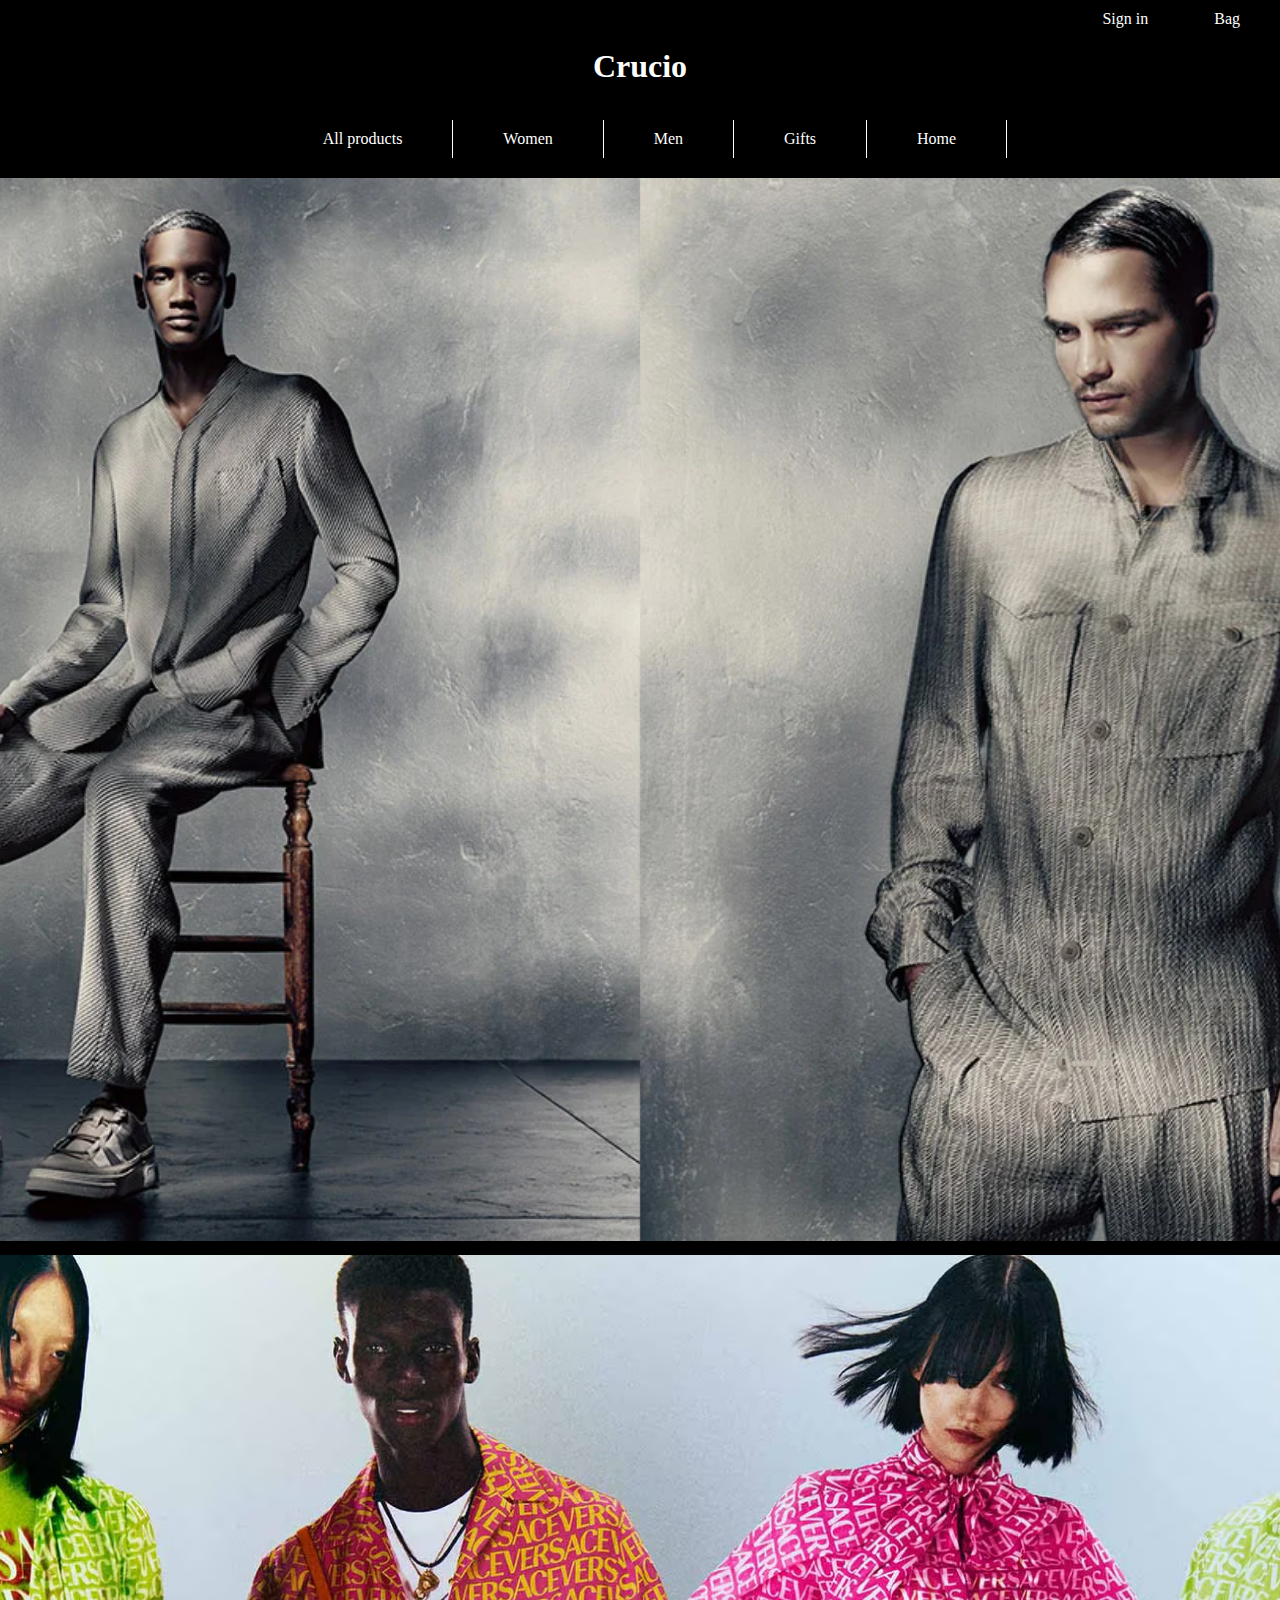
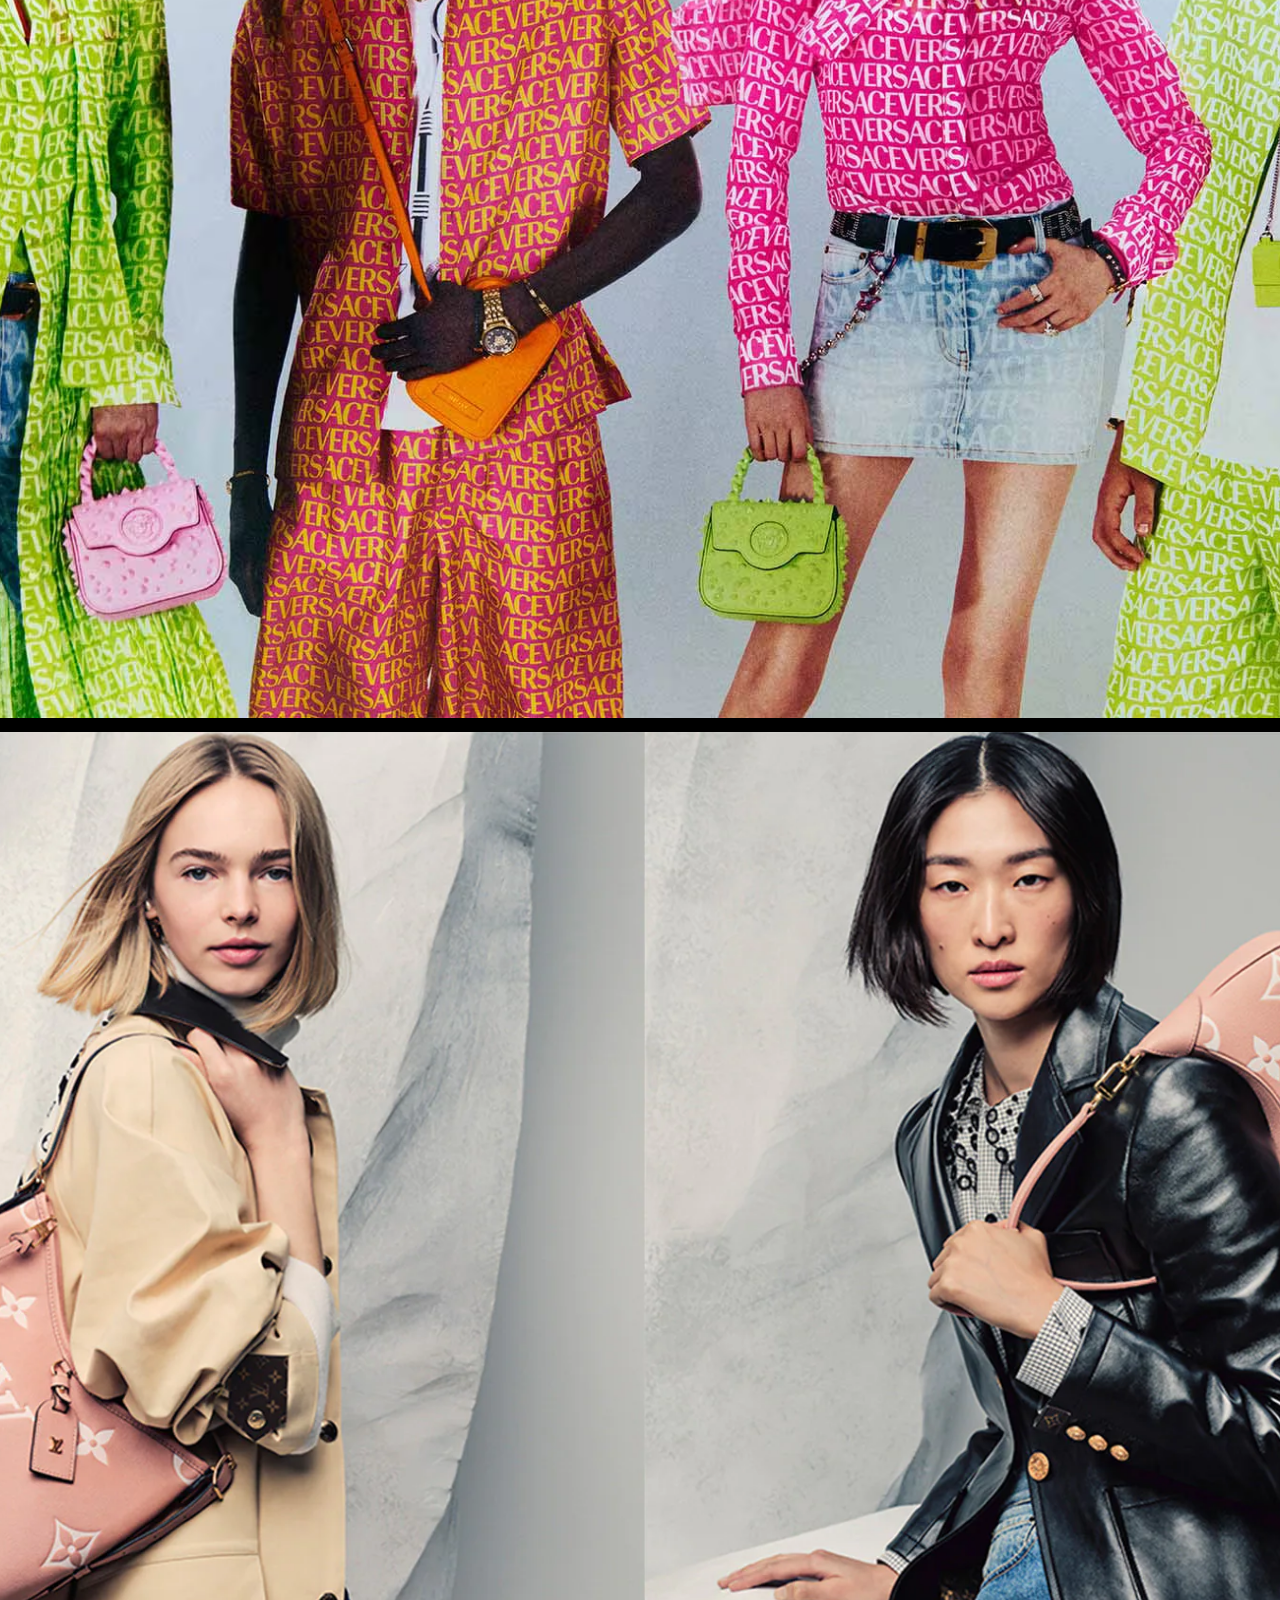
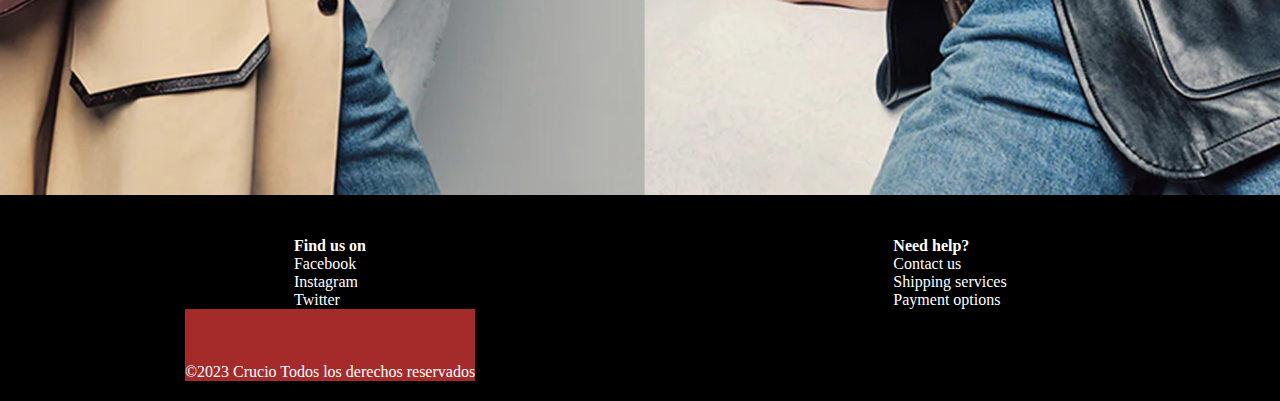
==== index.html @ 7db74b5b "cambio de carpetas" ====
<!DOCTYPE html>
<html lang="en">

<head>
    <meta charset="UTF-8" />
    <meta http-equiv="X-UA-Compatible" content="IE=edge" />
    <meta name="viewport" content="width=device-width, initial-scale=1.0" />
    <title>Crucio</title>
    <link rel="stylesheet" href="./css/estilos.css" />
    <link rel="preconnect" href="https://fonts.googleapis.com">
    <link rel="preconnect" href="https://fonts.gstatic.com" crossorigin>
    <link href="https://fonts.googleapis.com/css2?family=Phudu:wght@300&display=swap" rel="stylesheet">
</head>

<body class="bodyHome">
    <header class="headerHome">
 
       
        
        <div class="log">
             <nav class="nav1">
            <ul>
                <li><a href="paginas/sign-in.html">Sign in <span class="icono-login"></span></a></li>
                <li><a href="paginas/bag.html" class="navLeft">Bag <span class="icono-carrito"></span></a></li>
            </ul>

            </nav>
        </div>
        
 <div class="nav">

        <h1>Crucio</h1> 
            <nav id="nav2">
            <ul>
                <li class="1erpag"><a href="paginas/productos.html">All products</a></li>
                <li class="2dapag"><a href="paginas/women.html">Women</a></li>
                <li class="3erpag"><a href="paginas/men.html">Men</a></li>
                <li class="4tapag"><a href="paginas/Gifts.html">Gifts</a></li>
                <li class="5tapag"><a href="index.html">Home</a></li>
            </ul>
            </nav>
        </div>
    </header>

    <section class="sectionHome">
        <div>
            <a href="paginas/productos.html">
                <img src="img/modelo-ropa.webp" alt="Modelo con ropa casual" />
            </a>
        </div>

        <div>
            <a href="paginas/productos.html">
                <img src="img/resort-hero-1-3rd-desk.avif" alt="Modelo con ropa formal" />
            </a>
        </div>

        <div>
            <a href="paginas/productos.html">
                <img src="img/MX_WLG_ROSE_DI3.webp" alt="Mujer con ropa de deporte" />
            </a>
        </div>

        <a class="back-menu" href="#nav2">Volver al menú de navegación</a>

    </section>

    <footer class="footerHome">

        <div class="div-footer1">

            <h4>Find us on</h4>
            <nav>
                <ul>
                    <li><a href=""> Facebook</a></li>
                    <li><a href=""> Instagram</a></li>
                    <li><a href=""> Twitter</a></li>
                </ul>
            </nav>
        </div>

        <div class="div-footer2">
            <h4>Need help?</h4>
            <nav>
                <ul>
                    <li><a href=""> Contact us </a></li>
                    <li><a href=""> Shipping services</a></li>
                    <li><a href="">Payment options</a></li>
                </ul>
            </nav>


        </div>

        <div class="div-copy">

            <p>&copy;2023 Crucio Todos los derechos reservados</p>

        </div>

    </footer>

</body>
---- css/estilos.css ----
*{
    margin: 0;
    padding: 0;
    color: white;

}

.bodyHome {
    background-color: black;
}
 

.headerHome div nav ul li a {
    padding: 40px;
    text-decoration: none;
    
}
.headerHome div nav ul li {
    list-style: none;
}


.nav {
    width: 100%;
}

.headerHome {
    display: flex;
   flex-direction: column;
   align-items: flex-end;
  
}
.log {
    margin-top: 10px;
}


.nav h1{
    text-align: center;
    margin-bottom: 35px;
    margin-top: 20px;

}

#nav2 ul{
    display: flex;
    margin: 10px;
    justify-content: center;
}
#nav2 ul li {
    padding: 10px;
    border-right: 1px solid white;
}

.log ul {
 display: flex;
    
}
.log{
    width: 17%;
}
 

.sectionHome div img{
    margin-top: 10px;
    width: 100%;
    height: auto;

}

.sectionHome {
    display: grid;
    grid-template-columns: 210vh;
    grid-template-rows: 1fr 1fr 1fr;
    justify-content: center;
}

.footerHome {
    display: grid;
    grid-template-columns: 1fr 1fr;
    grid-template-rows: 1fr 1fr;
    justify-items: center;
    margin: 20px;
}

.footerHome div nav li, a {
    text-decoration: none;
    list-style: none;
}
.div-copy {
    background-color: brown;
    display: flex;
    align-items: end;
    
}
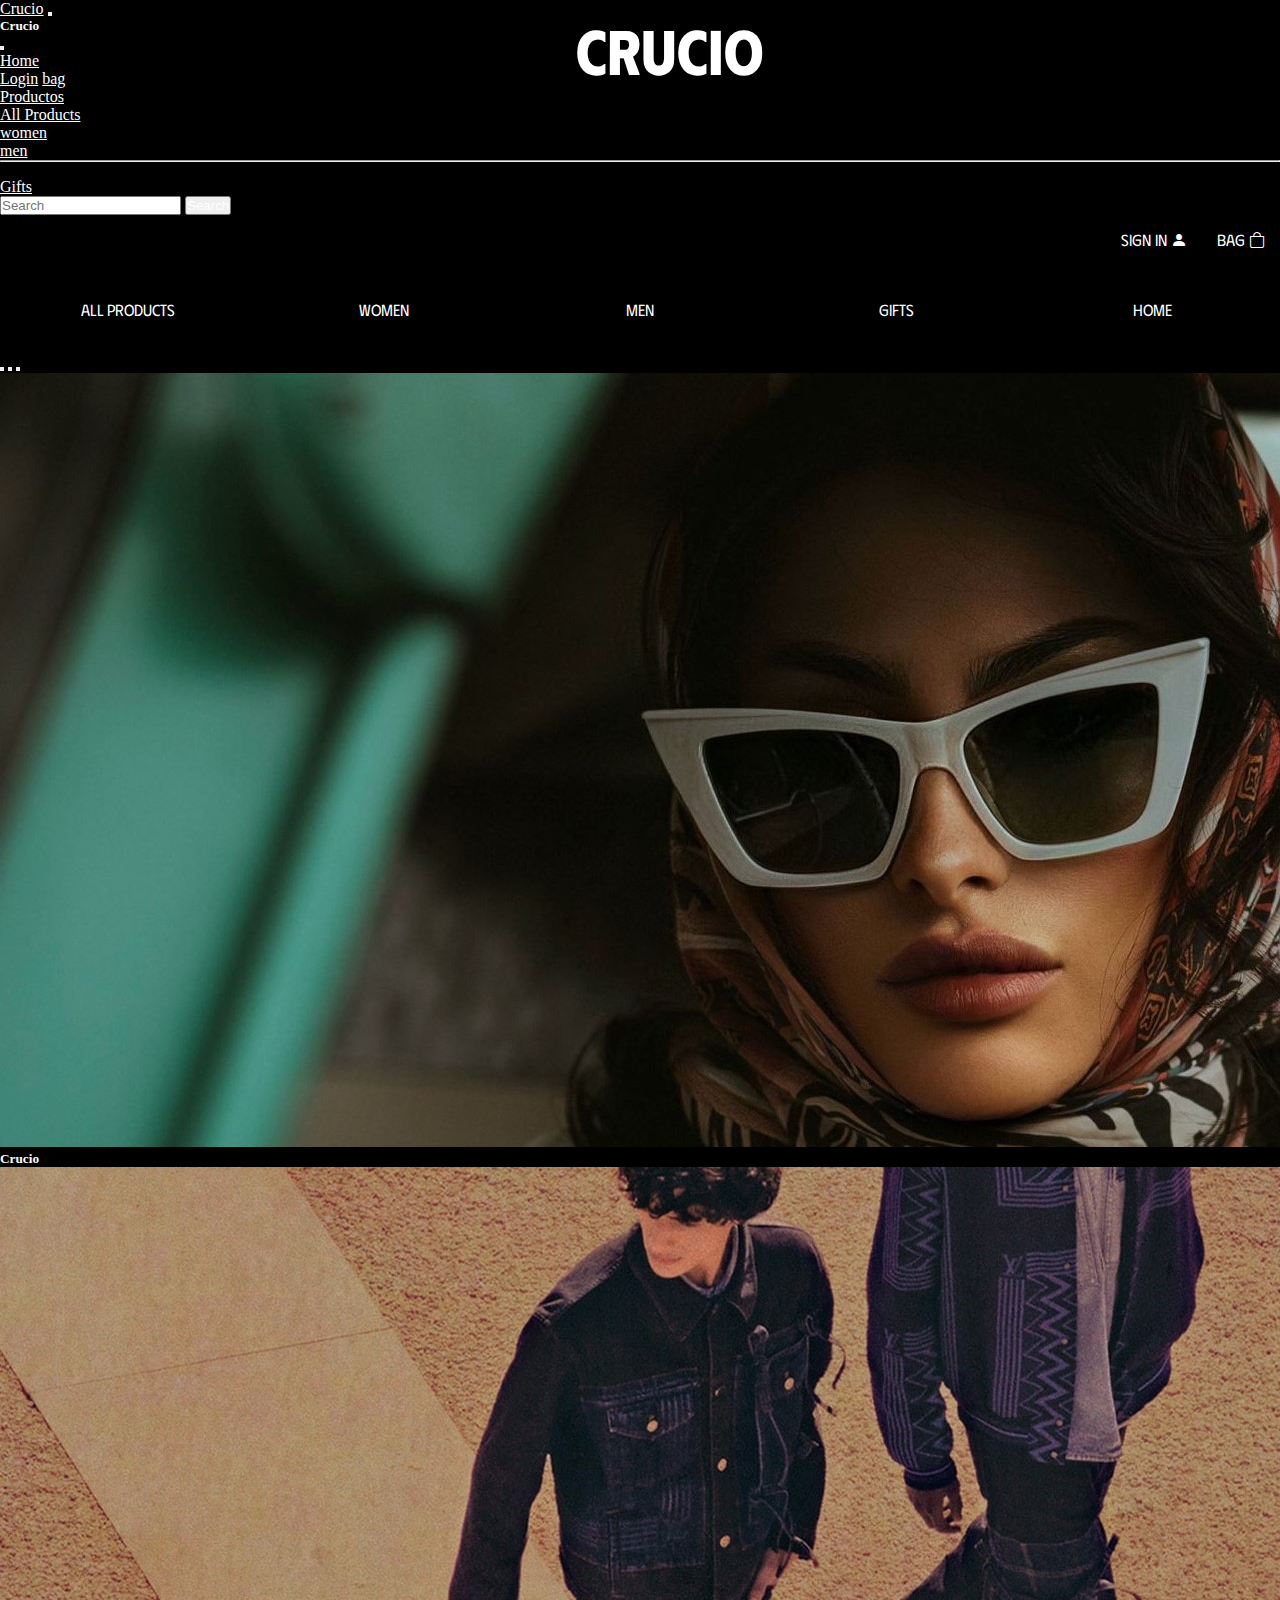
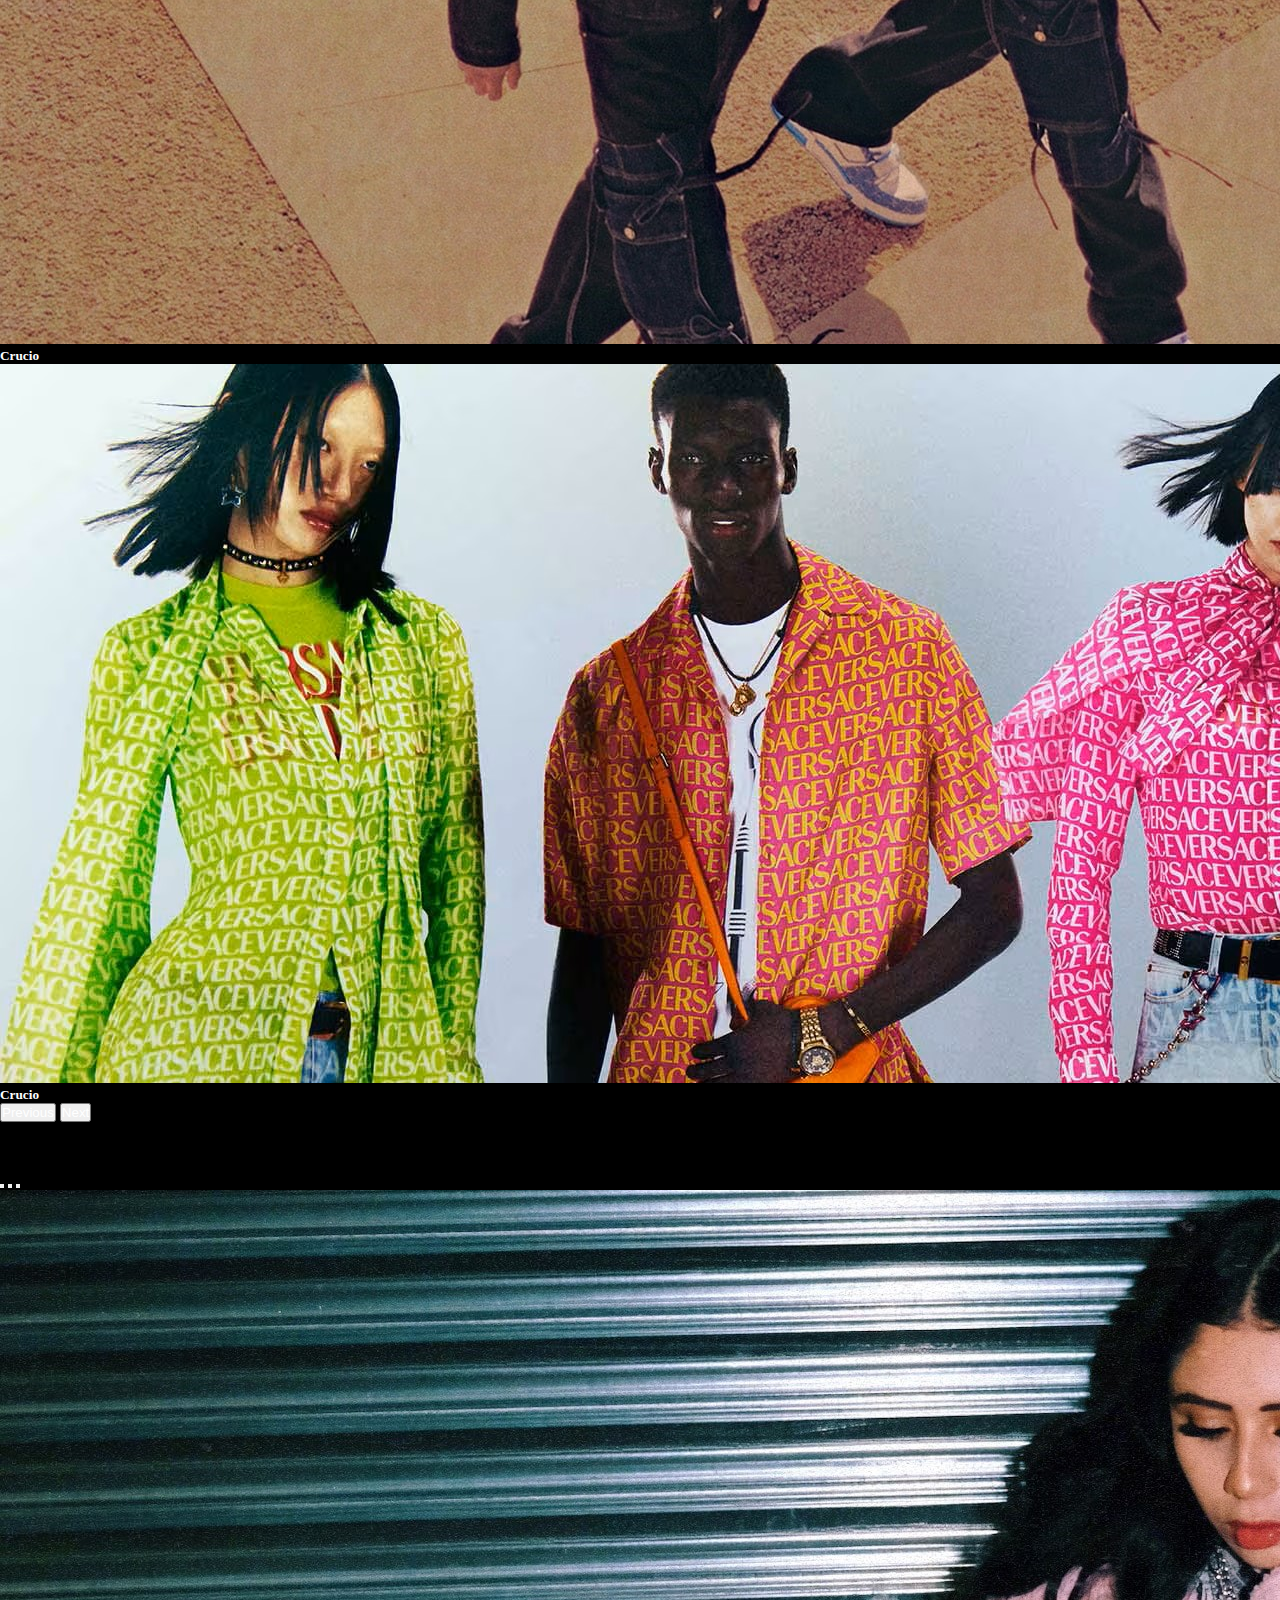
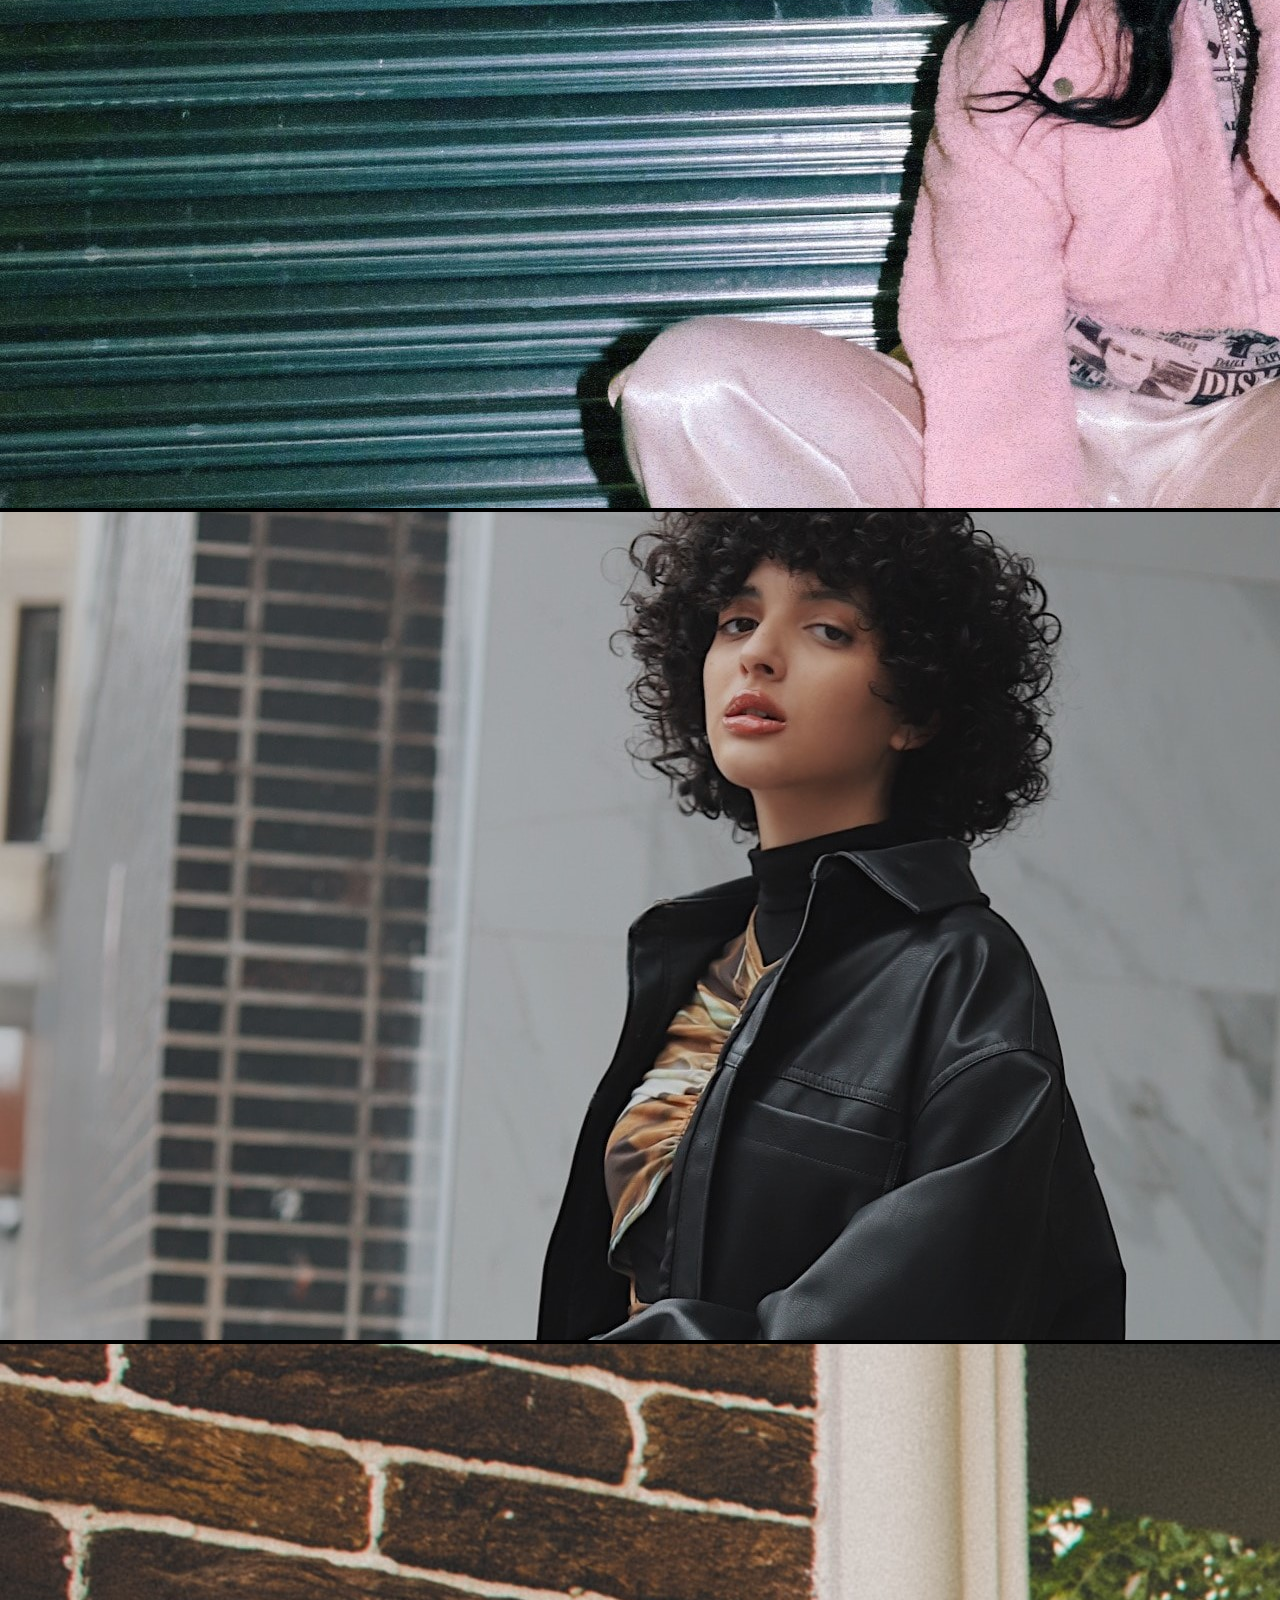
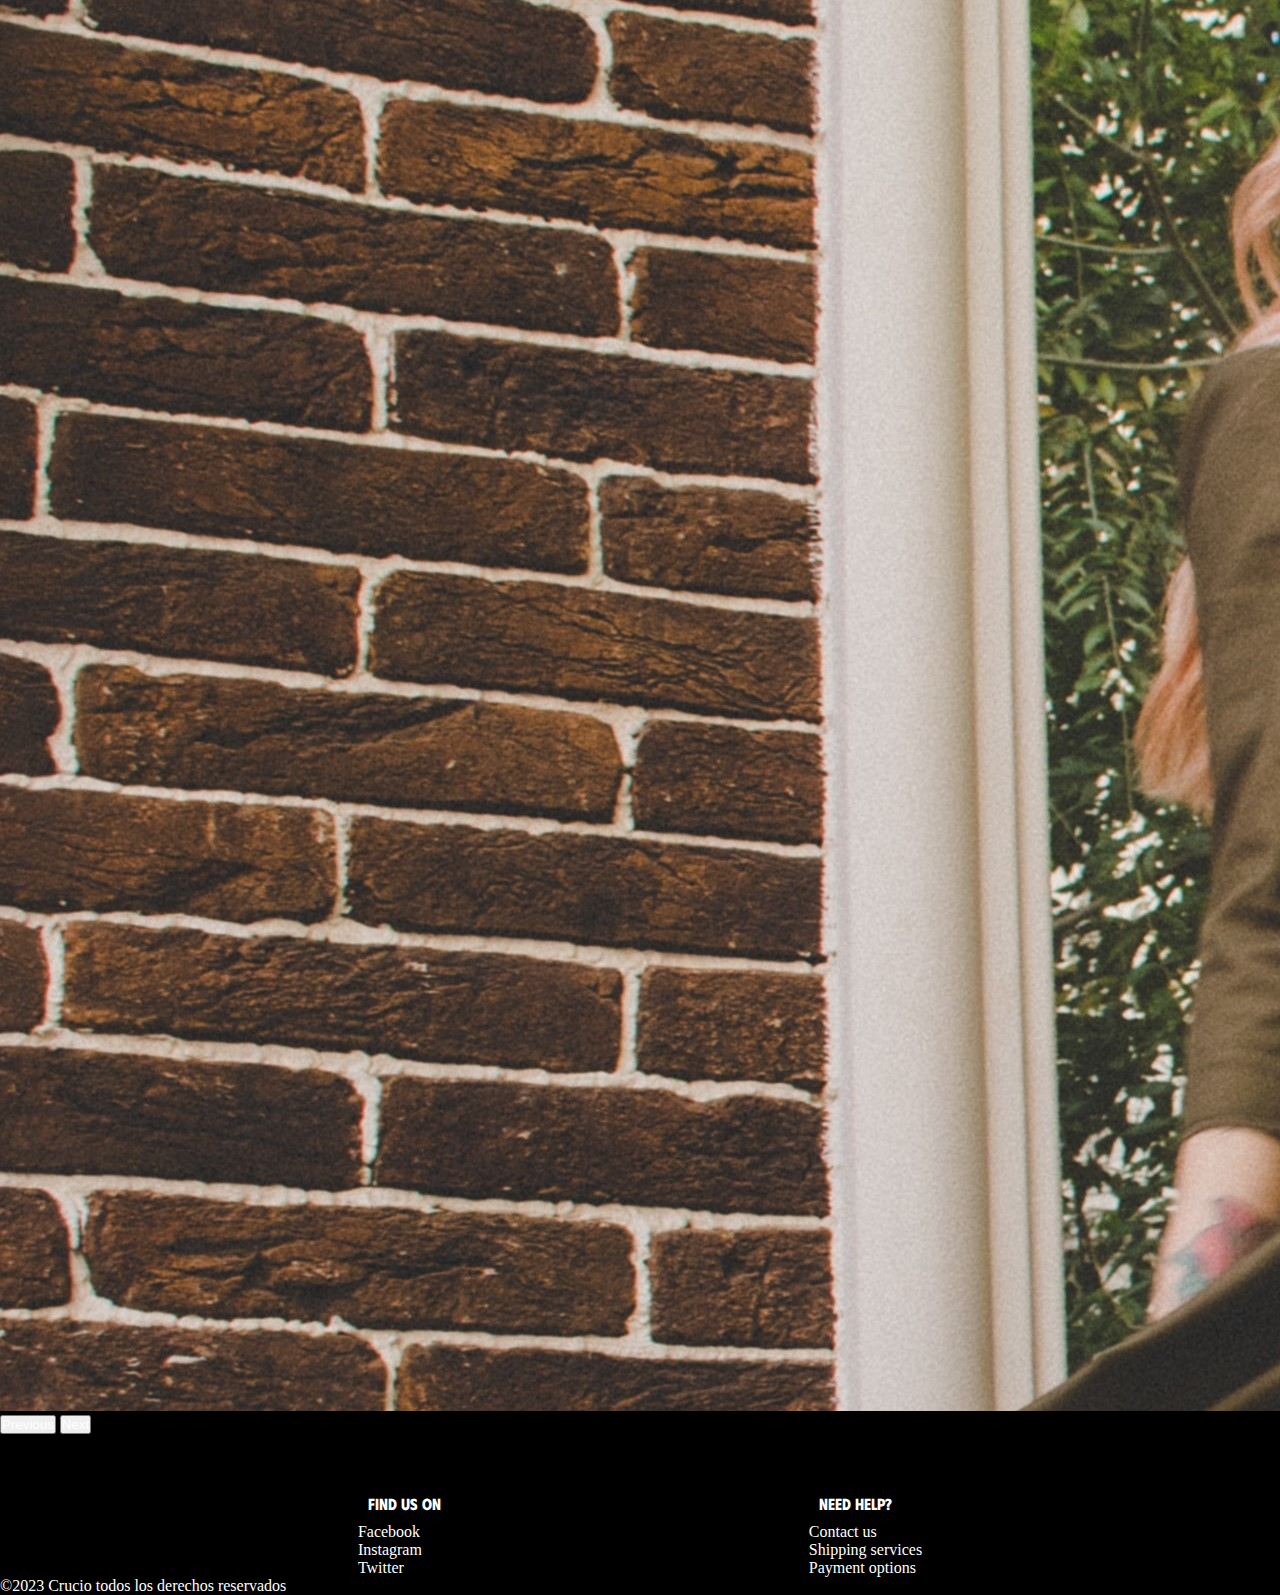
==== commit 9ce79611: "agregando media queries" ====
--- a/index.html
+++ b/index.html
@@ -6,98 +6,198 @@
     <meta http-equiv="X-UA-Compatible" content="IE=edge" />
     <meta name="viewport" content="width=device-width, initial-scale=1.0" />
     <title>Crucio</title>
-    <link rel="stylesheet" href="./css/estilos.css" />
+    <link rel="stylesheet" href="./sass/main.css">
     <link rel="preconnect" href="https://fonts.googleapis.com">
-    <link rel="preconnect" href="https://fonts.gstatic.com" crossorigin>
-    <link href="https://fonts.googleapis.com/css2?family=Phudu:wght@300&display=swap" rel="stylesheet">
+<link rel="preconnect" href="https://fonts.gstatic.com" crossorigin>
+<link href="https://fonts.googleapis.com/css2?family=Phudu:wght@300&display=swap" rel="stylesheet">
+    <link href="https://cdn.jsdelivr.net/npm/bootstrap@5.3.0-alpha3/dist/css/bootstrap.min.css" rel="stylesheet" integrity="sha384-KK94CHFLLe+nY2dmCWGMq91rCGa5gtU4mk92HdvYe+M/SXH301p5ILy+dN9+nJOZ" crossorigin="anonymous">
+    <link rel="stylesheet" href="https://cdn.jsdelivr.net/npm/bootstrap-icons@1.10.4/font/bootstrap-icons.css">
 </head>
 
 <body class="bodyHome">
+    <div class="nav__mobile">
+        <nav class="navbar navbar-dark  bg-dark fixed-top">
+            <div class="container-fluid">
+              <a class="navbar-brand" href="./index.html">Crucio</a>
+              <button class="navbar-toggler" type="button" data-bs-toggle="offcanvas" data-bs-target="#offcanvasDarkNavbar" aria-controls="offcanvasDarkNavbar" aria-label="Toggle navigation">
+                <span class="navbar-toggler-icon"></span>
+              </button>
+              <div class="offcanvas offcanvas-end text-bg-dark" tabindex="-1" id="offcanvasDarkNavbar" aria-labelledby="offcanvasDarkNavbarLabel">
+                <div class="offcanvas-header">
+                  <h5 class="offcanvas-title" id="offcanvasDarkNavbarLabel">Crucio</h5>
+                  <button type="button" class="btn-close btn-close-white" data-bs-dismiss="offcanvas" aria-label="Close"></button>
+                </div>
+                <div class="offcanvas-body">
+                  <ul class="navbar-nav justify-content-end flex-grow-1 pe-3">
+                    <li class="nav-item">
+                      <a class="nav-link active" aria-current="page" href="./index.html">Home</a>
+                    </li>
+                    <li class="nav-item">
+                      <a class="nav-link" href="./paginas/sign-in.html">Login</a>
+                      <a class="nav-link" href="./paginas/bag.html">bag</a>
+                    </li>
+                    <li class="nav-item dropdown">
+                      <a class="nav-link dropdown-toggle" href="#" role="button" data-bs-toggle="dropdown" aria-expanded="false">
+                        Productos
+                      </a>
+                      <ul class="dropdown-menu dropdown-menu-dark">
+                        <li><a class="dropdown-item" href="./paginas/productos.html">All Products</a></li>
+                        <li><a class="dropdown-item" href="./paginas/women.html">women</a></li>
+                        <li><a class="dropdown-item" href="./paginas/men.html">men</a></li>
+                        <li>
+                          <hr class="dropdown-divider">
+                        </li>
+                        <li><a class="dropdown-item" href="./paginas/Gifts.html">Gifts</a></li>
+                      </ul>
+                    </li>
+                  </ul>
+                  <form class="d-flex mt-3" role="search">
+                    <input class="form-control me-2" type="search" placeholder="Search" aria-label="Search">
+                    <button class="btn btn-success" type="submit">Search</button>
+                  </form>
+                </div>
+              </div>
+            </div>
+          </nav>
+    </div>
     <header class="headerHome">
- 
-       
-        
-        <div class="log">
+
+        <div class="headerHome__login">
              <nav class="nav1">
             <ul>
-                <li><a href="paginas/sign-in.html">Sign in <span class="icono-login"></span></a></li>
-                <li><a href="paginas/bag.html" class="navLeft">Bag <span class="icono-carrito"></span></a></li>
+                <li><a class="text-white" href="paginas/sign-in.html">Sign in <span class="bi bi-person-fill"></span></a></li>
+                <li><a class="text-white" href="paginas/bag.html" >Bag <span class="bi bi-bag"></span>
+                </a></li>
             </ul>
 
             </nav>
         </div>
         
- <div class="nav">
-
-        <h1>Crucio</h1> 
+ <div class="headerHome__nav">
+
+        <h1 >Crucio</h1> 
             <nav id="nav2">
             <ul>
-                <li class="1erpag"><a href="paginas/productos.html">All products</a></li>
-                <li class="2dapag"><a href="paginas/women.html">Women</a></li>
-                <li class="3erpag"><a href="paginas/men.html">Men</a></li>
-                <li class="4tapag"><a href="paginas/Gifts.html">Gifts</a></li>
-                <li class="5tapag"><a href="index.html">Home</a></li>
+                <li class="1erpag"><a class="text-white" href="paginas/productos.html">All products</a></li>
+                <li class="2dapag"><a class="text-white" href="paginas/women.html">Women</a></li>
+                <li class="3erpag"><a class="text-white" href="paginas/men.html">Men</a></li>
+                <li class="4tapag"><a class="text-white" href="paginas/Gifts.html">Gifts</a></li>
+                <li class="5tapag"><a class="text-white" href="index.html">Home</a></li>
             </ul>
             </nav>
         </div>
     </header>
 
     <section class="sectionHome">
-        <div>
-            <a href="paginas/productos.html">
-                <img src="img/modelo-ropa.webp" alt="Modelo con ropa casual" />
-            </a>
-        </div>
-
-        <div>
-            <a href="paginas/productos.html">
-                <img src="img/resort-hero-1-3rd-desk.avif" alt="Modelo con ropa formal" />
-            </a>
-        </div>
-
-        <div>
-            <a href="paginas/productos.html">
-                <img src="img/MX_WLG_ROSE_DI3.webp" alt="Mujer con ropa de deporte" />
-            </a>
-        </div>
-
-        <a class="back-menu" href="#nav2">Volver al menú de navegación</a>
-
+        <div id="carouselExampleCaptions" class="carousel slide">
+            <div class="carousel-indicators">
+              <button type="button" data-bs-target="#carouselExampleCaptions" data-bs-slide-to="0" class="active" aria-current="true" aria-label="Slide 1"></button>
+              <button type="button" data-bs-target="#carouselExampleCaptions" data-bs-slide-to="1" aria-label="Slide 2"></button>
+              <button type="button" data-bs-target="#carouselExampleCaptions" data-bs-slide-to="2" aria-label="Slide 3"></button>
+            </div>
+            <div class="carousel-inner">
+              <div class="carousel-item active">
+                <img src="./img/home1.jpg" class="d-block w-100" alt="...">
+                <div class="carousel-caption d-none d-md-block">
+                  <h5>Crucio</h5>
+                  <p></p>
+                </div>
+              </div>
+              <div class="carousel-item">
+                <img src="./img/home2.jpg" class="d-block w-100" alt="...">
+                <div class="carousel-caption d-none d-md-block">
+                  <h5>Crucio</h5>
+                  <p></p>
+                </div>
+              </div>
+              <div class="carousel-item">
+                <img src="./img/home3.jpg" class="d-block w-100" alt="...">
+                <div class="carousel-caption d-none d-md-block">
+                  <h5>Crucio</h5>
+                  <p></p>
+                </div>
+              </div>
+            </div>
+            <button class="carousel-control-prev" type="button" data-bs-target="#carouselExampleCaptions" data-bs-slide="prev">
+              <span class="carousel-control-prev-icon" aria-hidden="true"></span>
+              <span class="visually-hidden">Previous</span>
+            </button>
+            <button class="carousel-control-next" type="button" data-bs-target="#carouselExampleCaptions" data-bs-slide="next">
+              <span class="carousel-control-next-icon" aria-hidden="true"></span>
+              <span class="visually-hidden">Next</span>
+            </button>
+          </div>
     </section>
 
+    <section class="sectionHome">
+        <div id="carouselExampleIndicators" class="carousel slide">
+            <div class="carousel-indicators">
+              <button type="button" data-bs-target="#carouselExampleIndicators" data-bs-slide-to="0" class="active" aria-current="true" aria-label="Slide 1"></button>
+              <button type="button" data-bs-target="#carouselExampleIndicators" data-bs-slide-to="1" aria-label="Slide 2"></button>
+              <button type="button" data-bs-target="#carouselExampleIndicators" data-bs-slide-to="2" aria-label="Slide 3"></button>
+            </div>
+            <div class="carousel-inner">
+              <div class="carousel-item active">
+                <img src="./img/home4.jpg" class="d-block w-100" alt="...">
+              </div>
+              <div class="carousel-item">
+                <img src="./img/home5.jpg" class="d-block w-100" alt="...">
+              </div>
+              <div class="carousel-item">
+                <img src="./img/home6.jpg" class="d-block w-100" alt="...">
+              </div>
+            </div>
+            <button class="carousel-control-prev" type="button" data-bs-target="#carouselExampleIndicators" data-bs-slide="prev">
+              <span class="carousel-control-prev-icon" aria-hidden="true"></span>
+              <span class="visually-hidden">Previous</span>
+            </button>
+            <button class="carousel-control-next" type="button" data-bs-target="#carouselExampleIndicators" data-bs-slide="next">
+              <span class="carousel-control-next-icon" aria-hidden="true"></span>
+              <span class="visually-hidden">Next</span>
+            </button>
+          </div>
+
+    </section>
+
     <footer class="footerHome">
-
-        <div class="div-footer1">
-
-            <h4>Find us on</h4>
+        <div class="div__footer">
+            <div class="div__footer1">
+
+           
             <nav>
+                <h4>Find us on</h4>
                 <ul>
-                    <li><a href=""> Facebook</a></li>
-                    <li><a href=""> Instagram</a></li>
-                    <li><a href=""> Twitter</a></li>
+                    <li><a class="text-white" href=""> <span class="icono-face"></span> Facebook</a></li>
+                    <li><a class="text-white" href=""> <span class="icono-ig"></span>Instagram</a></li>
+                    <li><a class="text-white" href=""> <span class="icono-twt"></span>Twitter</a></li>
                 </ul>
             </nav>
         </div>
 
-        <div class="div-footer2">
-            <h4>Need help?</h4>
+        <div class="div__footer2">
+           
             <nav>
+                <h4>Need help?</h4>
                 <ul>
-                    <li><a href=""> Contact us </a></li>
-                    <li><a href=""> Shipping services</a></li>
-                    <li><a href="">Payment options</a></li>
+                    <li><a class="text-white" href=""> Contact us </a></li>
+                    <li><a class="text-white" href=""> Shipping services</a></li>
+                    <li><a class="text-white" href="">Payment options</a></li>
                 </ul>
             </nav>
 
 
         </div>
+        </div>
+
+        
 
         <div class="div-copy">
 
-            <p>&copy;2023 Crucio Todos los derechos reservados</p>
+            <p>&copy;2023 Crucio todos los derechos reservados</p>
 
         </div>
 
     </footer>
+    <script src="https://cdn.jsdelivr.net/npm/bootstrap@5.3.0-alpha3/dist/js/bootstrap.bundle.min.js" integrity="sha384-ENjdO4Dr2bkBIFxQpeoTz1HIcje39Wm4jDKdf19U8gI4ddQ3GYNS7NTKfAdVQSZe" crossorigin="anonymous"></script>
 
 </body>--- a/sass/main.css
+++ b/sass/main.css
@@ -0,0 +1,155 @@
+* {
+  margin: 0;
+  padding: 0;
+  color: white;
+}
+
+.sectionRopa {
+  display: grid;
+  grid-template-columns: repeat(3, 1fr);
+  grid-template-rows: repeat(2, 1fr);
+  gap: 5vh;
+}
+.sectionRopa p {
+  text-align: center;
+  font-family: "Phudu", cursive;
+}
+.sectionRopa .botonCompra {
+  font-weight: bold;
+  text-align: center;
+}
+.sectionRopa a {
+  text-decoration: none;
+}
+.sectionRopa a img {
+  width: 100%;
+  height: auto;
+}
+
+@media (min-width: 320px) and (max-width: 768px) {
+  .headerHome {
+    display: none;
+  }
+  .sectionHome {
+    margin-top: 14vh;
+  }
+  .nav__mobile {
+    background-color: black !important;
+  }
+  .nav__mobile nav {
+    background-color: black !important;
+  }
+  .nav__mobile .navbar-brand {
+    font-family: "Phudu", cursive !important;
+    font-size: xx-large !important;
+    margin-left: 35vh !important;
+  }
+}
+.sectionRopa {
+  display: grid;
+  grid-template-columns: repeat(1, 1fr);
+  grid-template-rows: repeat(6, 1fr);
+  gap: 10px;
+}
+
+.bodyHome {
+  background-color: rgb(0, 0, 0);
+}
+
+.headerHome .headerHome__login .nav1 ul {
+  display: flex;
+  align-items: center;
+  justify-content: flex-end;
+}
+.headerHome .headerHome__login .nav1 ul li {
+  list-style: none;
+  padding: 10px;
+  margin: 5px;
+}
+.headerHome .headerHome__login .nav1 ul li:hover {
+  background-color: white;
+}
+.headerHome .headerHome__login .nav1 ul li a {
+  text-decoration: none;
+  font-family: "Phudu", cursive;
+}
+.headerHome .headerHome__login .nav1 ul li a:hover {
+  color: black !important;
+  font-size: medium;
+}
+.headerHome .headerHome__login .nav1 ul li a .bi-person-fill:hover {
+  color: black;
+}
+.headerHome .headerHome__login .nav1 ul li a .bi-bag:hover {
+  color: black;
+}
+.headerHome .headerHome__nav h1 {
+  font-family: "Phudu", cursive;
+  font-size: 7vh;
+  position: absolute;
+  top: 10px;
+  margin-left: 45%;
+}
+.headerHome .headerHome__nav #nav2 ul {
+  display: flex;
+  align-items: center;
+  justify-content: space-around;
+  background-color: rgb(0, 0, 0);
+}
+.headerHome .headerHome__nav #nav2 ul li {
+  width: 100%;
+  list-style: none;
+  margin: 25px;
+  padding: 10px;
+  text-align: center;
+}
+.headerHome .headerHome__nav #nav2 ul li:hover {
+  background-color: white;
+}
+.headerHome .headerHome__nav #nav2 ul li a {
+  padding: 10px;
+  text-decoration: none;
+  font-family: "Phudu", cursive;
+}
+.headerHome .headerHome__nav #nav2 ul li a:hover {
+  color: black !important;
+  font-size: large;
+}
+
+.sectionHome {
+  margin-bottom: 50px;
+}
+.sectionHome div a img {
+  width: 100%;
+  height: auto;
+}
+
+.footerHome .div__footer {
+  display: flex;
+  align-items: center;
+  justify-content: space-evenly;
+}
+.footerHome .div__footer .div__footer1 nav h4 {
+  text-align: start;
+  font-size: medium;
+  font-family: "Phudu", cursive;
+  margin: 10px;
+}
+.footerHome .div__footer .div__footer1 nav ul li {
+  list-style: none;
+}
+.footerHome .div__footer .div__footer1 nav ul li a {
+  text-decoration: none;
+}
+.footerHome .div__footer .div__footer2 nav h4 {
+  text-align: start;
+  font-size: medium;
+  font-family: "Phudu", cursive;
+  margin: 10px;
+}
+.footerHome .div__footer .div__footer2 nav ul li {
+  list-style: none;
+}
+.footerHome .div__footer .div__footer2 nav ul li a {
+  text-decoration: none;
+}/*# sourceMappingURL=main.css.map */